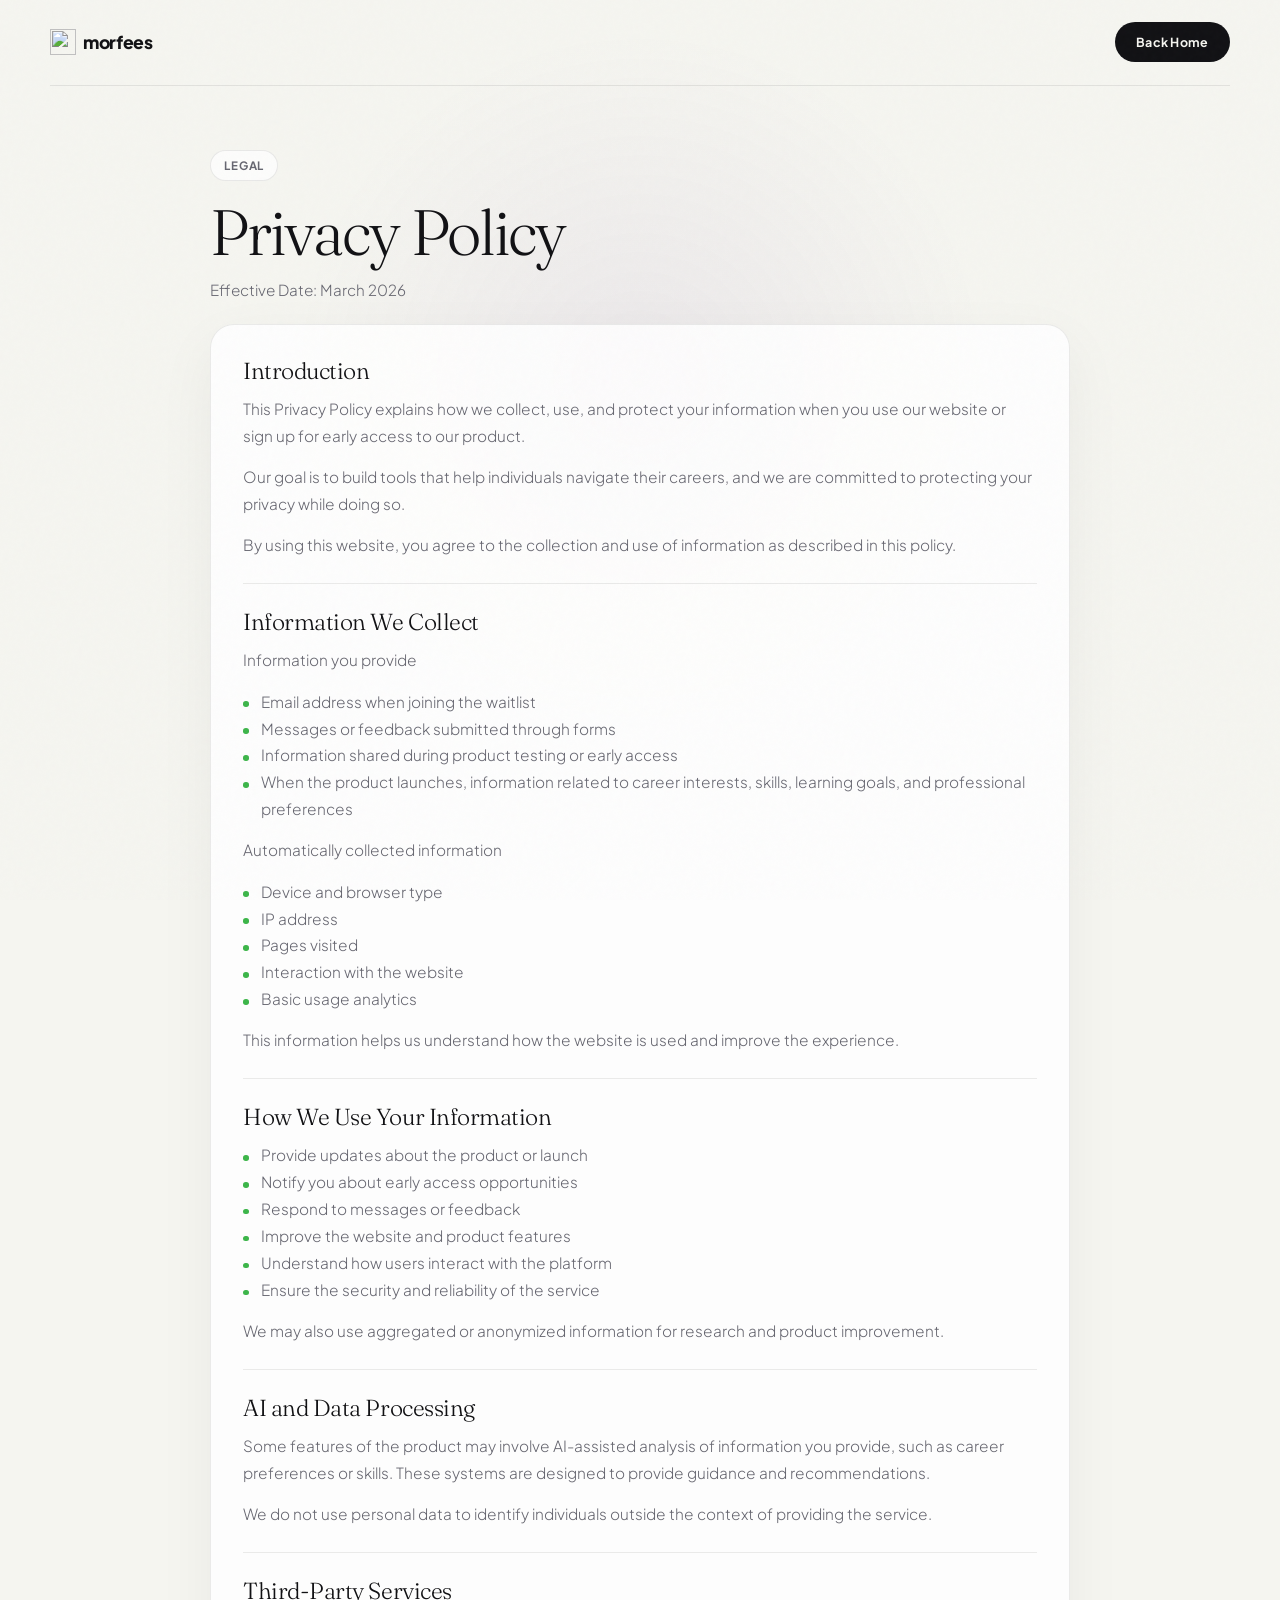
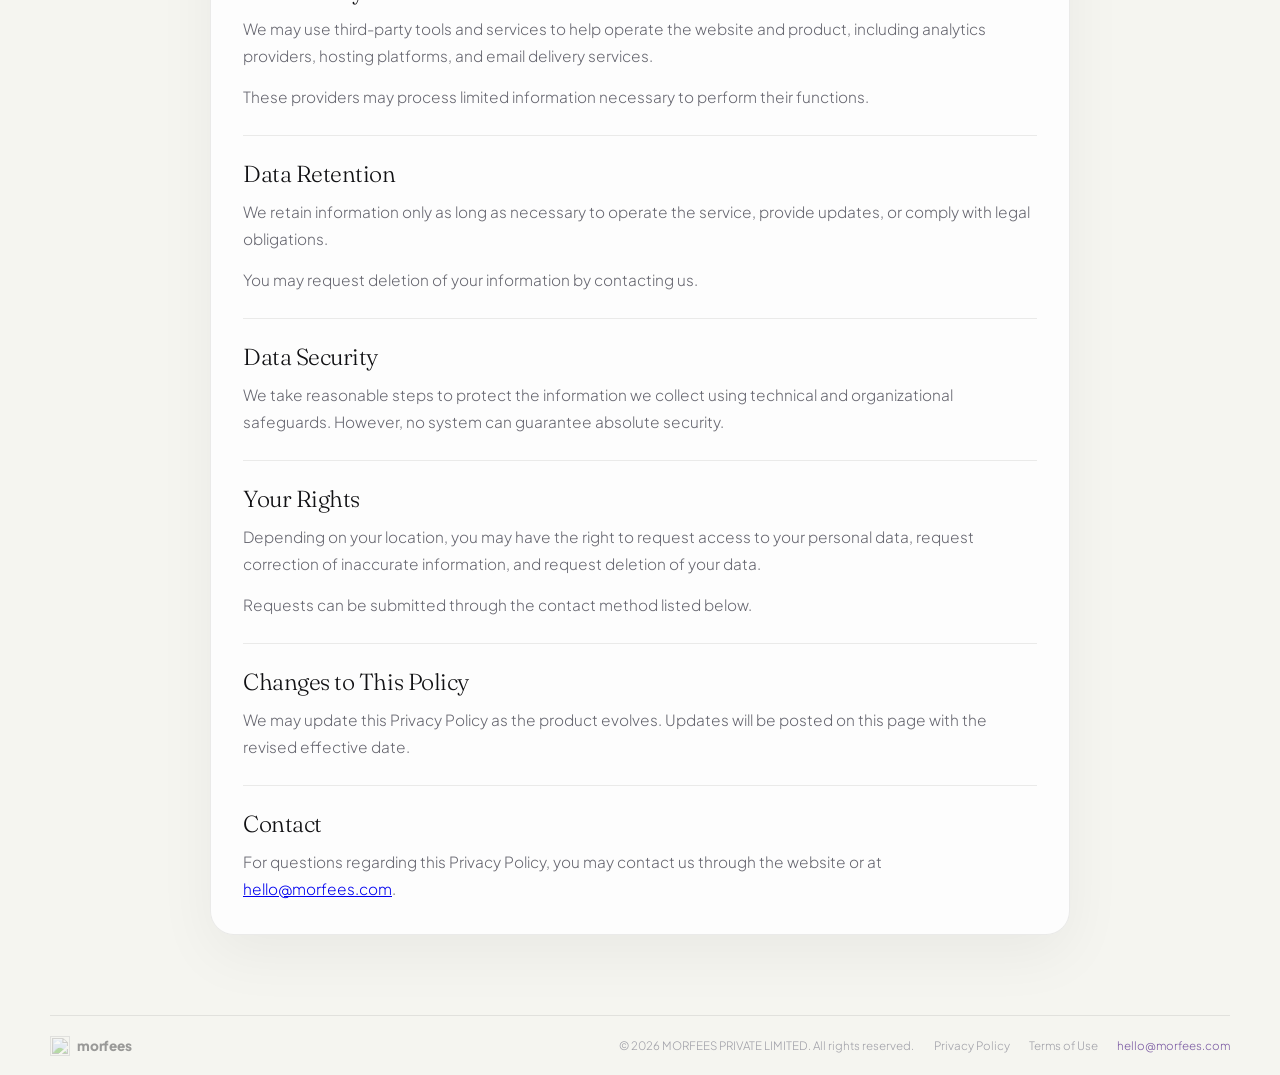
==== privacy.html @ 36d18af9 "Add files via upload" ====
<!DOCTYPE html>
<html lang="en">
<head>
  <meta charset="UTF-8" />
  <meta name="viewport" content="width=device-width, initial-scale=1.0" />
  <title>Privacy Policy - morfees</title>
  <link rel="preconnect" href="https://fonts.googleapis.com" />
  <link rel="preconnect" href="https://fonts.gstatic.com" crossorigin />
  <link
    href="https://fonts.googleapis.com/css2?family=Fraunces:ital,opsz,wght@0,9..144,300;1,9..144,300&family=Plus+Jakarta+Sans:wght@300;400;500;600;700;800&display=swap"
    rel="stylesheet"
  />
  <link rel="stylesheet" href="styles.css" />
</head>
<body class="legal-page">
  <div class="glow" aria-hidden="true"></div>

  <nav>
    <a href="index.html" class="logo-mark" aria-label="morfees home">
      <img src="assets/logo.svg" width="26" height="26" alt="" class="logo-icon" />
      <span class="logo-name">morfees</span>
    </a>
    <a class="nav-btn" href="index.html">Back Home</a>
  </nav>

  <main class="legal-main">
    <span class="legal-kicker">Legal</span>
    <h1 class="legal-title">Privacy Policy</h1>
    <p class="legal-meta">Effective Date: March 2026</p>

    <div class="legal-card">
      <section>
        <h2>Introduction</h2>
        <p>This Privacy Policy explains how we collect, use, and protect your information when you use our website or sign up for early access to our product.</p>
        <p>Our goal is to build tools that help individuals navigate their careers, and we are committed to protecting your privacy while doing so.</p>
        <p>By using this website, you agree to the collection and use of information as described in this policy.</p>
      </section>

      <section>
        <h2>Information We Collect</h2>
        <p>Information you provide</p>
        <ul>
          <li>Email address when joining the waitlist</li>
          <li>Messages or feedback submitted through forms</li>
          <li>Information shared during product testing or early access</li>
          <li>When the product launches, information related to career interests, skills, learning goals, and professional preferences</li>
        </ul>
        <p>Automatically collected information</p>
        <ul>
          <li>Device and browser type</li>
          <li>IP address</li>
          <li>Pages visited</li>
          <li>Interaction with the website</li>
          <li>Basic usage analytics</li>
        </ul>
        <p>This information helps us understand how the website is used and improve the experience.</p>
      </section>

      <section>
        <h2>How We Use Your Information</h2>
        <ul>
          <li>Provide updates about the product or launch</li>
          <li>Notify you about early access opportunities</li>
          <li>Respond to messages or feedback</li>
          <li>Improve the website and product features</li>
          <li>Understand how users interact with the platform</li>
          <li>Ensure the security and reliability of the service</li>
        </ul>
        <p>We may also use aggregated or anonymized information for research and product improvement.</p>
      </section>

      <section>
        <h2>AI and Data Processing</h2>
        <p>Some features of the product may involve AI-assisted analysis of information you provide, such as career preferences or skills. These systems are designed to provide guidance and recommendations.</p>
        <p>We do not use personal data to identify individuals outside the context of providing the service.</p>
      </section>

      <section>
        <h2>Third-Party Services</h2>
        <p>We may use third-party tools and services to help operate the website and product, including analytics providers, hosting platforms, and email delivery services.</p>
        <p>These providers may process limited information necessary to perform their functions.</p>
      </section>

      <section>
        <h2>Data Retention</h2>
        <p>We retain information only as long as necessary to operate the service, provide updates, or comply with legal obligations.</p>
        <p>You may request deletion of your information by contacting us.</p>
      </section>

      <section>
        <h2>Data Security</h2>
        <p>We take reasonable steps to protect the information we collect using technical and organizational safeguards. However, no system can guarantee absolute security.</p>
      </section>

      <section>
        <h2>Your Rights</h2>
        <p>Depending on your location, you may have the right to request access to your personal data, request correction of inaccurate information, and request deletion of your data.</p>
        <p>Requests can be submitted through the contact method listed below.</p>
      </section>

      <section>
        <h2>Changes to This Policy</h2>
        <p>We may update this Privacy Policy as the product evolves. Updates will be posted on this page with the revised effective date.</p>
      </section>

      <section>
        <h2>Contact</h2>
        <p>For questions regarding this Privacy Policy, you may contact us through the website or at <a href="mailto:hello@morfees.com">hello@morfees.com</a>.</p>
      </section>
    </div>
  </main>

  <footer>
    <a href="index.html" class="logo-mark" aria-label="morfees home">
      <img src="assets/logo.svg" width="20" height="20" alt="" class="logo-icon" style="opacity: 0.4" />
      <span class="logo-name" style="font-size: 0.85rem; opacity: 0.4">morfees</span>
    </a>
    <div class="footer-legal">
      <span>&copy; 2026 MORFEES PRIVATE LIMITED. All rights reserved.</span>
      <a href="privacy.html">Privacy Policy</a>
      <a href="terms.html">Terms of Use</a>
      <a href="mailto:hello@morfees.com" style="color: var(--violet); opacity: 0.8;">hello@morfees.com</a>
    </div>
  </footer>
</body>
</html>
---- styles.css ----
*, *::before, *::after { box-sizing: border-box; margin: 0; padding: 0; }

:root {
  --bg: #f5f5f0;
  --surface: #ffffff;
  --border: rgba(0, 0, 0, 0.08);
  --accent: #3db54a;
  --wa: #25d366;
  --violet: #5a318e;
  --text: #111114;
  --muted: #a0a0a8;
  --muted2: #666670;
  --ease: cubic-bezier(0.16, 1, 0.3, 1);
  --safe-b: env(safe-area-inset-bottom, 0px);
  --shell: min(100% - 2rem, 1180px);
}

html, body {
  height: 100%;
  -webkit-font-smoothing: antialiased;
}

body {
  background: var(--bg);
  color: var(--text);
  font-family: "Plus Jakarta Sans", sans-serif;
  font-weight: 300;
  display: flex;
  flex-direction: column;
  min-height: 100dvh;
  overflow-x: hidden;
}

body::after {
  content: "";
  position: fixed;
  inset: 0;
  background-image: url("data:image/svg+xml,%3Csvg viewBox='0 0 200 200' xmlns='http://www.w3.org/2000/svg'%3E%3Cfilter id='n'%3E%3CfeTurbulence type='fractalNoise' baseFrequency='0.85' numOctaves='4' stitchTiles='stitch'/%3E%3C/filter%3E%3Crect width='100%25' height='100%25' filter='url(%23n)' opacity='0.018'/%3E%3C/svg%3E");
  pointer-events: none;
  z-index: 999;
}

.glow {
  position: fixed;
  width: 26.25rem;
  height: 26.25rem;
  border-radius: 50%;
  background: radial-gradient(circle, rgba(107, 63, 160, 0.07) 0%, transparent 70%);
  top: 38%;
  left: 50%;
  transform: translate(-50%, -50%);
  pointer-events: none;
  z-index: 0;
}

.logo-mark {
  display: inline-flex;
  align-items: center;
  gap: 0.45rem;
  text-decoration: none;
}

.logo-name {
  font-weight: 800;
  font-size: 0.94rem;
  letter-spacing: -0.02em;
  color: var(--text);
}

.logo-icon,
.icon-img {
  display: block;
  flex-shrink: 0;
}

nav,
footer {
  position: relative;
  z-index: 10;
  width: var(--shell);
  margin: 0 auto;
}

nav {
  display: flex;
  align-items: center;
  justify-content: space-between;
  gap: 1rem;
  padding: 1.2rem 0 1rem;
  border-bottom: 1px solid var(--border);
}

nav .logo-icon {
  width: 22px;
  height: 22px;
}

.nav-btn,
.cta,
.modal-close,
.footer-contact button {
  min-height: 40px;
}

.nav-btn {
  display: inline-flex;
  align-items: center;
  justify-content: center;
  background: var(--text);
  color: var(--bg);
  border: none;
  border-radius: 999px;
  padding: 0.58rem 0.95rem;
  font-size: 0.78rem;
  font-weight: 700;
  letter-spacing: 0.02em;
  cursor: pointer;
  text-decoration: none;
  transition: opacity 0.2s;
}

.nav-btn:hover { opacity: 0.82; }

main {
  position: relative;
  z-index: 1;
  flex: 1;
  width: var(--shell);
  margin: 0 auto;
  display: flex;
  flex-direction: column;
  align-items: flex-start;
  justify-content: flex-start;
  text-align: left;
  padding: 2.5rem 0 calc(2.75rem + var(--safe-b));
}

h1 {
  font-family: "Fraunces", serif;
  font-weight: 300;
  font-size: clamp(2.35rem, 10vw, 2.75rem);
  line-height: 1.04;
  letter-spacing: -0.03em;
  max-width: 10ch;
  animation: rise 0.9s var(--ease) both;
}

h1 em {
  font-style: italic;
  font-weight: 400;
  color: var(--violet);
}

.subheadline {
  margin-top: 1rem;
  max-width: 20rem;
  font-size: 0.98rem;
  line-height: 1.6;
  color: var(--muted2);
  animation: rise 0.9s 0.1s var(--ease) both;
}

.waitlist-block {
  width: 100%;
  max-width: 34rem;
  margin-top: 1.9rem;
  animation: rise 0.9s 0.2s var(--ease) both;
}

.nav-btn {
  display: none;
}

.mobile-waitlist {
  display: flex;
  flex-direction: column;
  align-items: center;
}

.main-cta {
  display: inline-flex;
  align-items: center;
  justify-content: center;
  width: 100%;
  max-width: 100%;
  min-height: 46px;
  background: var(--text);
  color: var(--bg);
  border: none;
  border-radius: 14px;
  padding: 0.82rem 1.2rem;
  font-size: 1rem;
  font-weight: 700;
  letter-spacing: 0.02em;
  text-decoration: none;
  cursor: pointer;
  -webkit-tap-highlight-color: transparent;
  box-shadow: 0 10px 24px rgba(17, 17, 20, 0.12);
  transition: opacity 0.2s, transform 0.15s;
}

.main-cta:hover { opacity: 0.86; }
.main-cta:active { opacity: 0.88; transform: scale(0.97); }

.mobile-waitlist .signup-hint {
  max-width: 20rem;
  text-align: center;
}

.signup-form {
  display: flex;
  flex-direction: column;
  align-items: stretch;
}

.honeypot-field {
  display: none;
}

.signup-label {
  margin-bottom: 0.5rem;
  font-size: 0.9rem;
  font-weight: 600;
  color: var(--text);
}

.input-row {
  display: flex;
  flex-direction: row;
  align-items: center;
  gap: 0.5rem;
  background: rgba(255, 255, 255, 0.9);
  border: 1px solid var(--border);
  border-radius: 12px;
  padding: 0 0.875rem;
  transition: border-color 0.25s, box-shadow 0.25s;
}

.country-code {
  flex-shrink: 0;
  font-size: 0.95rem;
  font-weight: 600;
  color: var(--muted2);
}

.input-row:focus-within {
  border-color: rgba(61, 181, 74, 0.4);
  box-shadow: 0 0 0 4px rgba(61, 181, 74, 0.08);
}

.input-row.wa:focus-within {
  border-color: rgba(37, 211, 102, 0.5);
  box-shadow: 0 0 0 4px rgba(37, 211, 102, 0.08);
}

.input-row.error { border-color: rgba(255, 90, 90, 0.5) !important; }

.input-row input {
  width: 100%;
  min-width: 0;
  min-height: 48px;
  background: transparent;
  border: none;
  outline: none;
  color: var(--text);
  font-size: 1rem;
  font-weight: 400;
  padding: 0;
}

.input-row input::placeholder { color: var(--muted); }

.form-error {
  display: none;
  margin-top: 0.5rem;
  font-size: 0.82rem;
  line-height: 1.45;
  color: #d13a3a;
}

.form-error.show {
  display: block;
}

.cta {
  width: 100%;
  color: #fff;
  border: none;
  border-radius: 16px;
  min-height: 50px;
  padding: 0.88rem 1.1rem;
  font-size: 0.96rem;
  font-weight: 700;
  letter-spacing: 0.01em;
  cursor: pointer;
  white-space: nowrap;
  flex-shrink: 0;
  box-shadow: 0 10px 20px rgba(17, 17, 20, 0.08);
  transition: opacity 0.2s, transform 0.15s, box-shadow 0.2s;
}

.cta:hover {
  opacity: 0.94;
  transform: translateY(-1px);
  box-shadow: 0 12px 22px rgba(17, 17, 20, 0.12);
}

.cta-email { background: linear-gradient(180deg, #44c94f 0%, #38b946 100%); }
.cta-wa { background: linear-gradient(180deg, #2fd66f 0%, #21bf5a 100%); }

.signup-form .cta {
  align-self: stretch;
  margin-top: 1rem;
}

.signup-switch {
  margin-top: 0.75rem;
  align-self: flex-start;
  background: transparent;
  border: none;
  padding: 0;
  color: var(--violet);
  font-size: 0.9rem;
  font-weight: 600;
  cursor: pointer;
  text-decoration: underline;
  text-underline-offset: 0.16em;
}

.signup-hint {
  margin-top: 0.5rem;
  font-size: 0.75rem;
  line-height: 1.5;
  color: rgba(102, 102, 112, 0.82);
  letter-spacing: 0.01em;
}

.success-msg {
  display: none;
  margin-top: 1rem;
  text-align: left;
  padding: 1rem 1.05rem;
  background: rgba(61, 181, 74, 0.07);
  border: 1px solid rgba(61, 181, 74, 0.22);
  border-radius: 16px;
}

.success-icon {
  display: inline-flex;
  align-items: center;
  justify-content: center;
  width: 2rem;
  height: 2rem;
  margin-bottom: 0.8rem;
  border-radius: 50%;
  background: rgba(61, 181, 74, 0.16);
  color: var(--accent);
  font-size: 1rem;
  font-weight: 700;
}

.success-msg strong {
  display: block;
  font-size: 0.92rem;
  color: var(--accent);
  font-weight: 700;
}

.success-msg span {
  display: block;
  margin-top: 0.35rem;
  font-size: 0.83rem;
  line-height: 1.6;
  color: var(--muted2);
}

.success-action {
  margin-top: 1rem;
  min-height: 44px;
  padding: 0.72rem 1rem;
  border: none;
  border-radius: 12px;
  background: var(--text);
  color: var(--bg);
  font-size: 0.9rem;
  font-weight: 700;
  cursor: pointer;
}

.social-proof {
  margin-top: 2rem;
  display: flex;
  flex-direction: column;
  align-items: flex-start;
  gap: 0.9rem;
  animation: rise 0.9s 0.25s var(--ease) both;
}

.early-badge {
  display: inline-flex;
  align-items: center;
  gap: 0.55rem;
  border: 1px solid rgba(61, 181, 74, 0.4);
  border-radius: 999px;
  padding: 0.38rem 0.82rem;
  font-size: 0.62rem;
  font-weight: 700;
  letter-spacing: 0.08em;
  color: rgba(61, 181, 74, 0.78);
  text-transform: uppercase;
}

.early-dot {
  width: 6px;
  height: 6px;
  border-radius: 50%;
  background: var(--accent);
  flex-shrink: 0;
  animation: pulse 2s ease infinite;
}

@keyframes pulse {
  0%, 100% { opacity: 1; transform: scale(1); }
  50% { opacity: 0.4; transform: scale(0.75); }
}

.avatar-row {
  display: flex;
  align-items: center;
  gap: 0.4rem;
}

.avatars { display: flex; }

.avatar {
  width: 24px;
  height: 24px;
  border-radius: 50%;
  border: 2px solid var(--bg);
  display: flex;
  align-items: center;
  justify-content: center;
  font-size: 0.5rem;
  font-weight: 700;
  margin-left: -6px;
  color: #fff;
}

.avatars .avatar:first-child { margin-left: 0; }
.av1 { background: #6b3fa0; }
.av2 { background: #3db54a; }
.av3 { background: #e8824a; }
.av4 { background: #4a9de8; }

.avatar-text {
  font-size: 0.74rem;
  line-height: 1.4;
  color: var(--muted2);
}

.avatar-text strong { color: var(--text); font-weight: 700; }

.modal-overlay {
  display: none;
  position: fixed;
  inset: 0;
  background: rgba(17, 17, 20, 0.5);
  backdrop-filter: blur(6px);
  -webkit-backdrop-filter: blur(6px);
  z-index: 200;
  align-items: center;
  justify-content: center;
  padding: 1rem;
}

.modal-overlay.open { display: flex; }

.modal {
  background: var(--surface);
  border: 1px solid var(--border);
  border-radius: 22px;
  padding: 1.5rem 1rem 1.2rem;
  width: 100%;
  max-width: 28rem;
  position: relative;
  animation: modalIn 0.35s var(--ease) both;
}

@keyframes modalIn {
  from { opacity: 0; transform: translateY(16px) scale(0.97); }
  to { opacity: 1; transform: translateY(0) scale(1); }
}

.modal-close {
  position: absolute;
  top: 0.9rem;
  right: 0.9rem;
  width: 40px;
  height: 40px;
  border-radius: 50%;
  border: 1px solid var(--border);
  background: var(--bg);
  cursor: pointer;
  display: flex;
  align-items: center;
  justify-content: center;
  color: var(--muted2);
  transition: color 0.2s, border-color 0.2s;
}

.modal-close:hover { color: var(--text); border-color: var(--text); }

.modal-logo { margin-bottom: 1.2rem; }
.modal-logo .logo-name { font-size: 1rem; }

.modal h2 {
  font-family: "Fraunces", serif;
  font-weight: 300;
  font-size: clamp(1.7rem, 6vw, 2rem);
  line-height: 1.1;
  letter-spacing: -0.02em;
  margin-bottom: 0.55rem;
}

.modal h2 em { font-style: italic; color: var(--violet); }

.modal-sub {
  font-size: 0.9rem;
  line-height: 1.65;
  color: var(--muted2);
  margin-bottom: 1.3rem;
  max-width: 30ch;
}

.sheet-overlay {
  display: none;
  position: fixed;
  inset: 0;
  background: rgba(17, 17, 20, 0.45);
  backdrop-filter: blur(4px);
  -webkit-backdrop-filter: blur(4px);
  z-index: 190;
  align-items: flex-end;
}

.sheet-overlay.open { display: flex; }

.sheet {
  width: 100%;
  background: var(--surface);
  border-radius: 24px 24px 0 0;
  padding: 1rem 1rem calc(2rem + var(--safe-b));
  animation: sheetUp 0.35s var(--ease) both;
}

.sheet-logo {
  margin-bottom: 1.4rem;
}

.sheet-handle {
  width: 36px;
  height: 4px;
  border-radius: 999px;
  background: var(--border);
  margin: 0 auto 1.6rem;
}

.sheet h3 {
  font-family: "Fraunces", serif;
  font-weight: 300;
  font-size: 1.8rem;
  line-height: 1.15;
  letter-spacing: -0.02em;
  margin-bottom: 0.4rem;
}

.sheet h3 em { font-style: italic; color: var(--violet); }

.sheet-sub {
  font-size: 0.85rem;
  color: var(--muted2);
  margin-bottom: 1.4rem;
  line-height: 1.6;
}

@keyframes sheetUp {
  from { transform: translateY(100%); }
  to { transform: translateY(0); }
}

footer {
  display: flex;
  flex-direction: column;
  align-items: flex-start;
  gap: 1rem;
  padding: 1.8rem 0 calc(1.8rem + var(--safe-b));
  border-top: none;
}

.footer-contact {
  display: none;
  align-items: center;
  width: 100%;
  background: var(--surface);
  border: 1px solid var(--border);
  border-radius: 999px;
  padding: 0.28rem 0.28rem 0.28rem 0.9rem;
  gap: 0.45rem;
  transition: border-color 0.2s, box-shadow 0.2s;
}

.footer-contact:focus-within {
  border-color: rgba(107, 63, 160, 0.3);
  box-shadow: 0 0 0 4px rgba(107, 63, 160, 0.06);
}

.footer-contact input {
  flex: 1;
  min-width: 0;
  min-height: 24px;
  background: transparent;
  border: none;
  outline: none;
  font-size: 0.78rem;
  font-weight: 300;
  color: var(--text);
  line-height: 1.2;
}

.footer-contact input::placeholder { color: var(--muted); }

.footer-contact button {
  width: 30px;
  height: 30px;
  aspect-ratio: 1 / 1;
  border-radius: 50%;
  background: var(--text);
  border: none;
  cursor: pointer;
  display: flex;
  align-items: center;
  justify-content: center;
  color: var(--bg);
  flex-shrink: 0;
  transition: opacity 0.2s;
}

.footer-contact .icon-img {
  width: 12px;
  height: 12px;
}

.footer-contact button:hover { opacity: 0.75; }

.footer-legal {
  display: flex;
  flex-wrap: wrap;
  gap: 0.5rem 1rem;
  width: 100%;
}

.footer-legal span,
.footer-legal a {
  font-size: 0.68rem;
  line-height: 1.5;
  color: var(--muted);
  text-decoration: none;
  transition: color 0.2s;
}

.footer-legal a:hover { color: var(--muted2); }

.legal-page {
  display: block;
  min-height: auto;
  overflow-x: clip;
}

.legal-page nav,
.legal-page footer {
  width: min(100% - 2rem, 1180px);
  background: transparent;
  backdrop-filter: none;
  -webkit-backdrop-filter: none;
}

.legal-page main {
  flex: 0 0 auto;
  min-height: auto;
  align-items: stretch;
  justify-content: flex-start;
}

.legal-main {
  width: min(100% - 2rem, 860px);
  margin: 0 auto;
  padding: 2.4rem 0 3.5rem;
  display: block;
  text-align: left;
}

.legal-kicker {
  display: inline-block;
  margin-bottom: 1rem;
  padding: 0.45rem 0.8rem;
  border: 1px solid var(--border);
  border-radius: 999px;
  background: rgba(255, 255, 255, 0.7);
  color: var(--muted2);
  font-size: 0.72rem;
  font-weight: 700;
  letter-spacing: 0.08em;
  text-transform: uppercase;
}

.legal-title {
  max-width: 12ch;
  margin-bottom: 0.75rem;
}

.legal-meta {
  margin-bottom: 1.6rem;
  color: var(--muted2);
  font-size: 0.95rem;
}

.legal-card {
  background: rgba(255, 255, 255, 0.82);
  border: 1px solid var(--border);
  border-radius: 18px;
  padding: 1.4rem;
  box-shadow: 0 20px 60px rgba(17, 17, 20, 0.05);
}

.legal-card section + section {
  margin-top: 1.5rem;
  padding-top: 1.5rem;
  border-top: 1px solid var(--border);
}

.legal-card h2 {
  font-family: "Fraunces", serif;
  font-weight: 300;
  font-size: 1.3rem;
  line-height: 1.2;
  margin-bottom: 0.7rem;
  letter-spacing: -0.02em;
}

.legal-card p,
.legal-card li {
  color: var(--muted2);
  line-height: 1.75;
  font-size: 0.96rem;
}

.legal-card p + p,
.legal-card ul + p,
.legal-card p + ul {
  margin-top: 0.9rem;
}

.legal-card ul {
  list-style: none;
  padding-left: 0;
}

.legal-card li {
  position: relative;
  padding-left: 1.1rem;
}

.legal-card li::before {
  content: "";
  position: absolute;
  left: 0;
  top: 0.8rem;
  width: 0.35rem;
  height: 0.35rem;
  border-radius: 50%;
  background: var(--accent);
}

@keyframes rise {
  from { opacity: 0; transform: translateY(18px); }
  to { opacity: 1; transform: translateY(0); }
}

@media (min-width: 768px) {
  :root {
    --shell: min(100% - 3rem, 1180px);
  }

  .glow {
    width: 42rem;
    height: 42rem;
    top: 34%;
  }

  .logo-name {
    font-size: 1rem;
  }

  nav .logo-icon {
    width: 26px;
    height: 26px;
  }

  nav {
    padding: 1.15rem 0 1rem;
  }

  .nav-btn {
    display: inline-flex;
  }

  .nav-btn {
    padding-inline: 1.25rem;
  }

  main {
    align-items: center;
    text-align: center;
    justify-content: center;
    min-height: calc(100vh - 11rem);
    padding: 4rem 0 3rem;
  }

  h1 {
    font-size: clamp(3rem, 6vw, 4.1rem);
    max-width: none;
    line-height: 1.1;
  }

  .subheadline {
    margin-top: 1.1rem;
    font-size: 1.03rem;
    max-width: 32rem;
    line-height: 1.65;
  }

  .waitlist-block {
    margin-top: 2rem;
    max-width: 20rem;
  }

  .input-row {
    padding: 0 0.95rem;
  }

  .input-row input {
    min-height: 48px;
    font-size: 0.95rem;
  }

  .cta {
    width: auto;
    min-width: 220px;
    border-radius: 14px;
    padding: 0.82rem 1.3rem;
    font-size: 0.82rem;
  }

  .signup-form .cta {
    align-self: flex-start;
  }

  .signup-switch {
    font-size: 0.86rem;
  }

  .social-proof {
    align-items: center;
    margin-top: 2.1rem;
  }

  .avatar-row {
    flex-wrap: wrap;
    justify-content: center;
  }

  .modal-overlay {
    padding: 1.5rem;
  }

  .modal {
    padding: 2rem 1.8rem 1.7rem;
    border-radius: 24px;
  }

  footer {
    border-top: 1px solid var(--border);
    padding: 1.15rem 0 1.4rem;
    gap: 1.2rem;
  }

  .footer-contact {
    display: flex;
    max-width: 340px;
    border-radius: 999px;
    padding: 0.3rem 0.3rem 0.3rem 0.95rem;
  }

  .footer-contact input {
    min-height: 36px;
    font-size: 0.82rem;
  }

  .footer-contact button {
    width: 40px;
    height: 40px;
  }

  .footer-legal {
    align-items: center;
    gap: 0.9rem 1.2rem;
  }

  .footer-legal span,
  .footer-legal a {
    font-size: 0.72rem;
  }

  .legal-main {
    padding: 3.4rem 0 4.5rem;
  }

  .legal-page nav,
  .legal-page footer {
    width: min(100% - 3rem, 1180px);
  }

  .legal-card {
    border-radius: 22px;
    padding: 2rem;
  }
}

@media (min-width: 1024px) {
  :root {
    --shell: min(100% - 5rem, 1180px);
  }

  .glow {
    width: 44rem;
    height: 44rem;
    top: 42%;
  }

  nav {
    padding: 1.4rem 0;
  }

  .logo-name {
    font-size: 1.1rem;
  }

  .nav-btn {
    padding: 0.55rem 1.35rem;
    font-size: 0.78rem;
    min-height: 40px;
  }

  main {
    padding: 4rem 0 3rem;
  }

  h1 {
    font-size: clamp(3.2rem, 5vw, 4rem);
    line-height: 1.1;
  }

  .subheadline {
    font-size: 1.05rem;
    max-width: 24rem;
  }

  .waitlist-block {
    max-width: 500px;
  }

  .input-row {
    padding: 0 1rem;
  }

  .input-row input {
    font-size: 0.96rem;
    font-weight: 400;
  }

  .cta {
    min-height: 40px;
    padding: 0.82rem 1.45rem;
    font-size: 0.84rem;
  }

  .signup-hint {
    font-size: 0.73rem;
  }

  .social-proof {
    margin-top: 2rem;
  }

  .avatar {
    width: 30px;
    height: 30px;
    font-size: 0.6rem;
  }

  .avatar-text {
    font-size: 0.78rem;
  }

  .modal {
    max-width: 420px;
    padding: 2.2rem 2rem 2rem;
    border-radius: 20px;
  }

  .modal-close {
    top: 1rem;
    right: 1rem;
    width: 28px;
    height: 28px;
    min-height: 28px;
  }

  .modal h2 {
    font-size: 1.7rem;
  }

  .modal-sub {
    font-size: 0.85rem;
  }

  footer {
    flex-direction: row;
    align-items: center;
    justify-content: space-between;
    gap: 1.5rem;
    padding: 1.2rem 0;
  }

  .footer-contact {
    flex: 1;
    max-width: 280px;
  }

  .footer-legal {
    width: auto;
    flex-shrink: 0;
  }

  .legal-main {
    padding: 4rem 0 5rem;
  }

  .legal-page nav,
  .legal-page footer {
    width: min(100% - 5rem, 1180px);
  }

  .legal-card {
    border-radius: 24px;
  }

  .legal-card h2 {
    font-size: 1.45rem;
  }
}
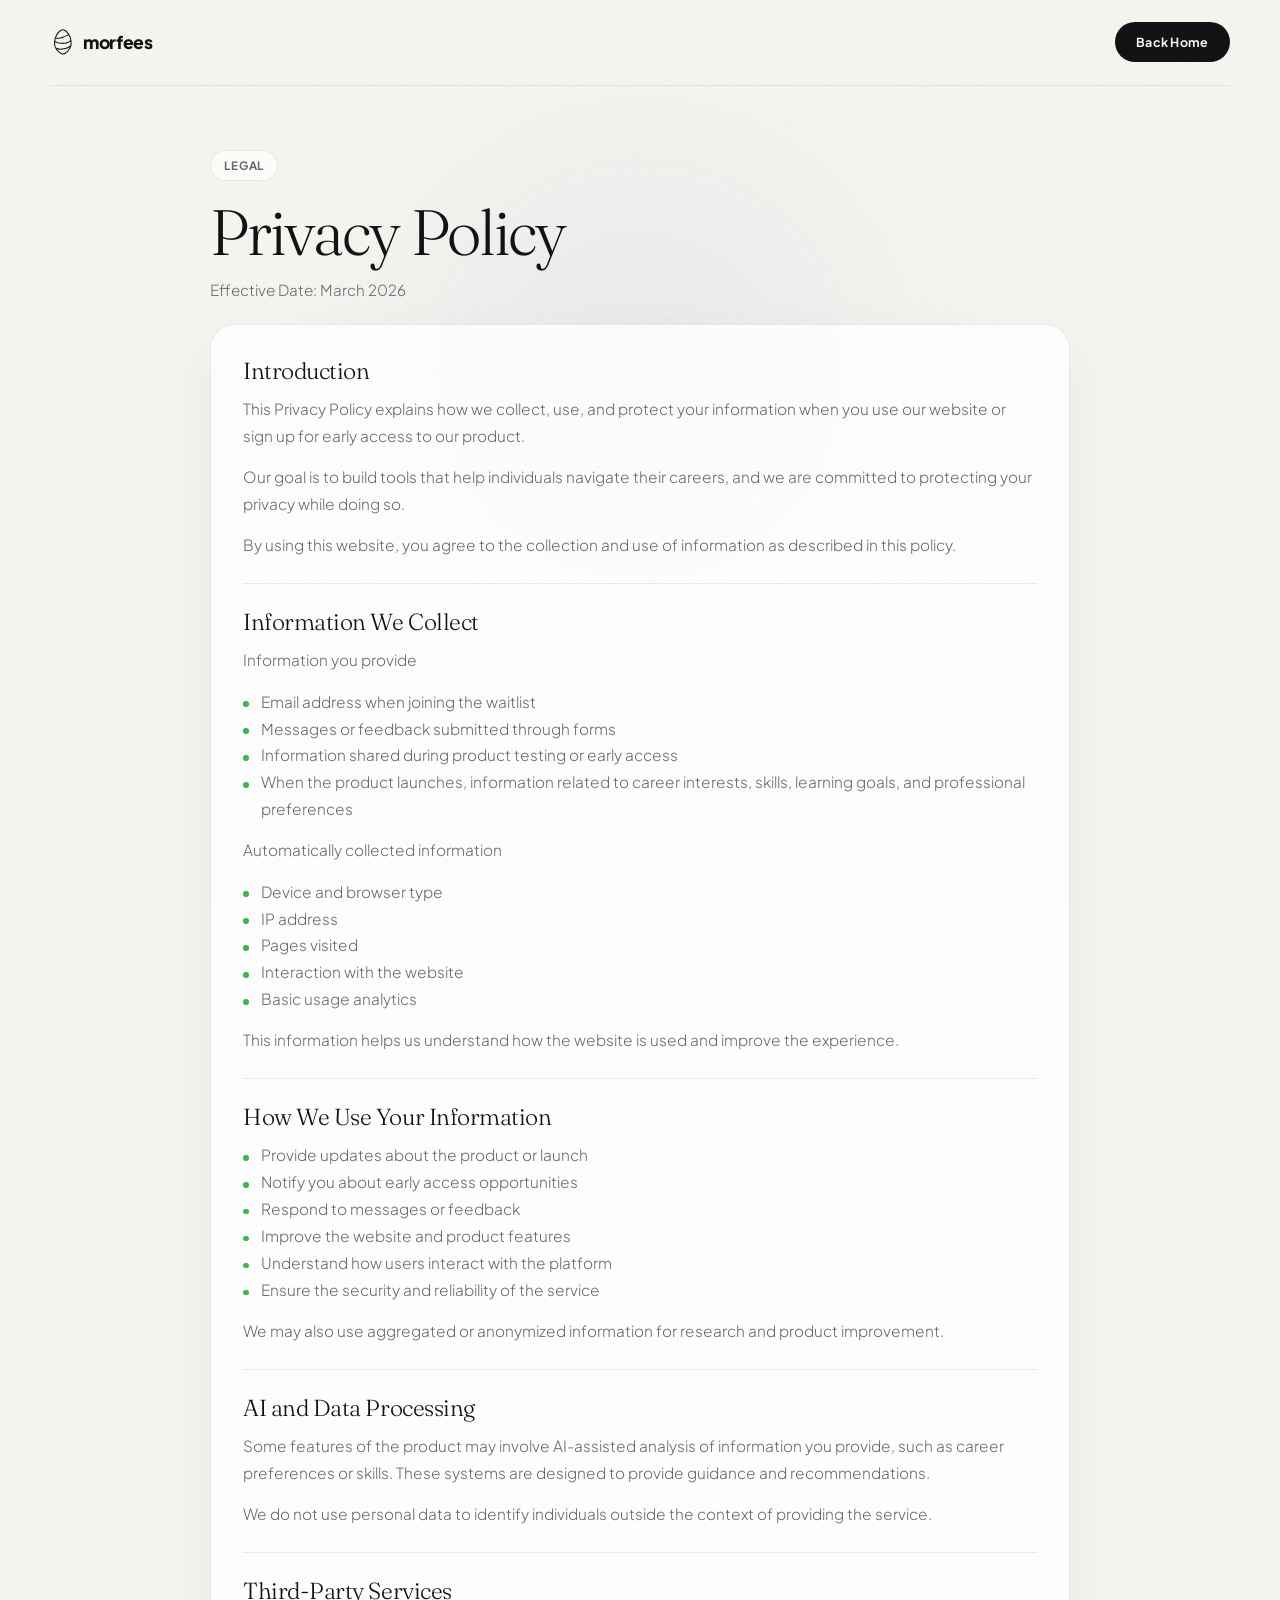
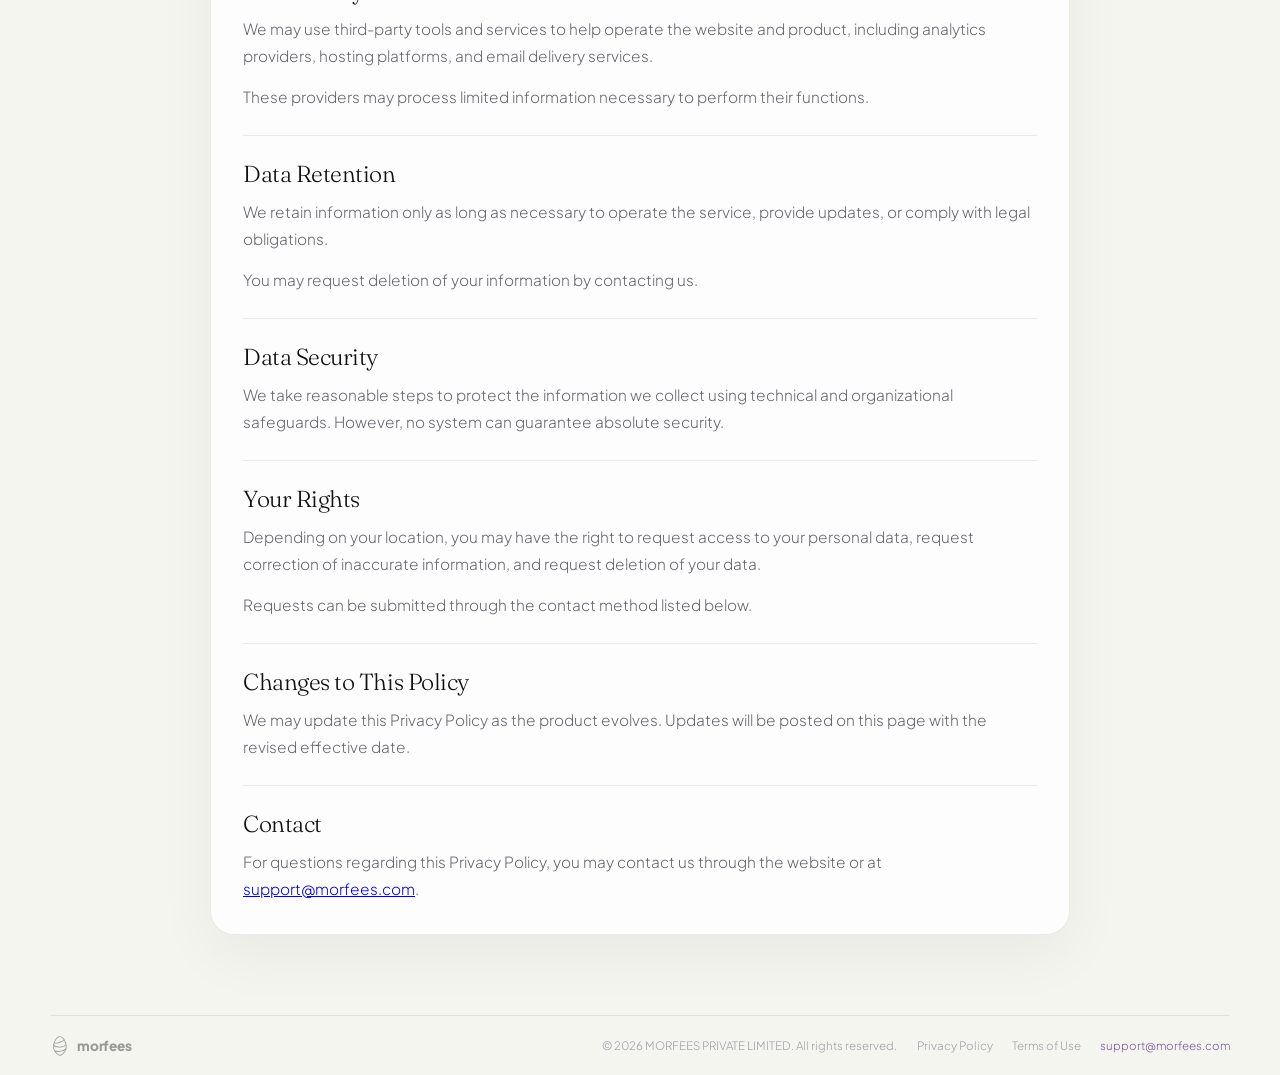
==== commit 4f7a92be: "Update privacy.html" ====
--- a/privacy.html
+++ b/privacy.html
@@ -105,7 +105,7 @@
 
       <section>
         <h2>Contact</h2>
-        <p>For questions regarding this Privacy Policy, you may contact us through the website or at <a href="mailto:hello@morfees.com">hello@morfees.com</a>.</p>
+       <p>For questions regarding this Privacy Policy, you may contact us through the website or at <a href="mailto:support@morfees.com">support@morfees.com</a>.</p>
       </section>
     </div>
   </main>
@@ -119,7 +119,7 @@
       <span>&copy; 2026 MORFEES PRIVATE LIMITED. All rights reserved.</span>
       <a href="privacy.html">Privacy Policy</a>
       <a href="terms.html">Terms of Use</a>
-      <a href="mailto:hello@morfees.com" style="color: var(--violet); opacity: 0.8;">hello@morfees.com</a>
+      <a href="mailto:support@morfees.com" style="color: var(--violet); opacity: 0.8;">support@morfees.com</a>
     </div>
   </footer>
 </body>
